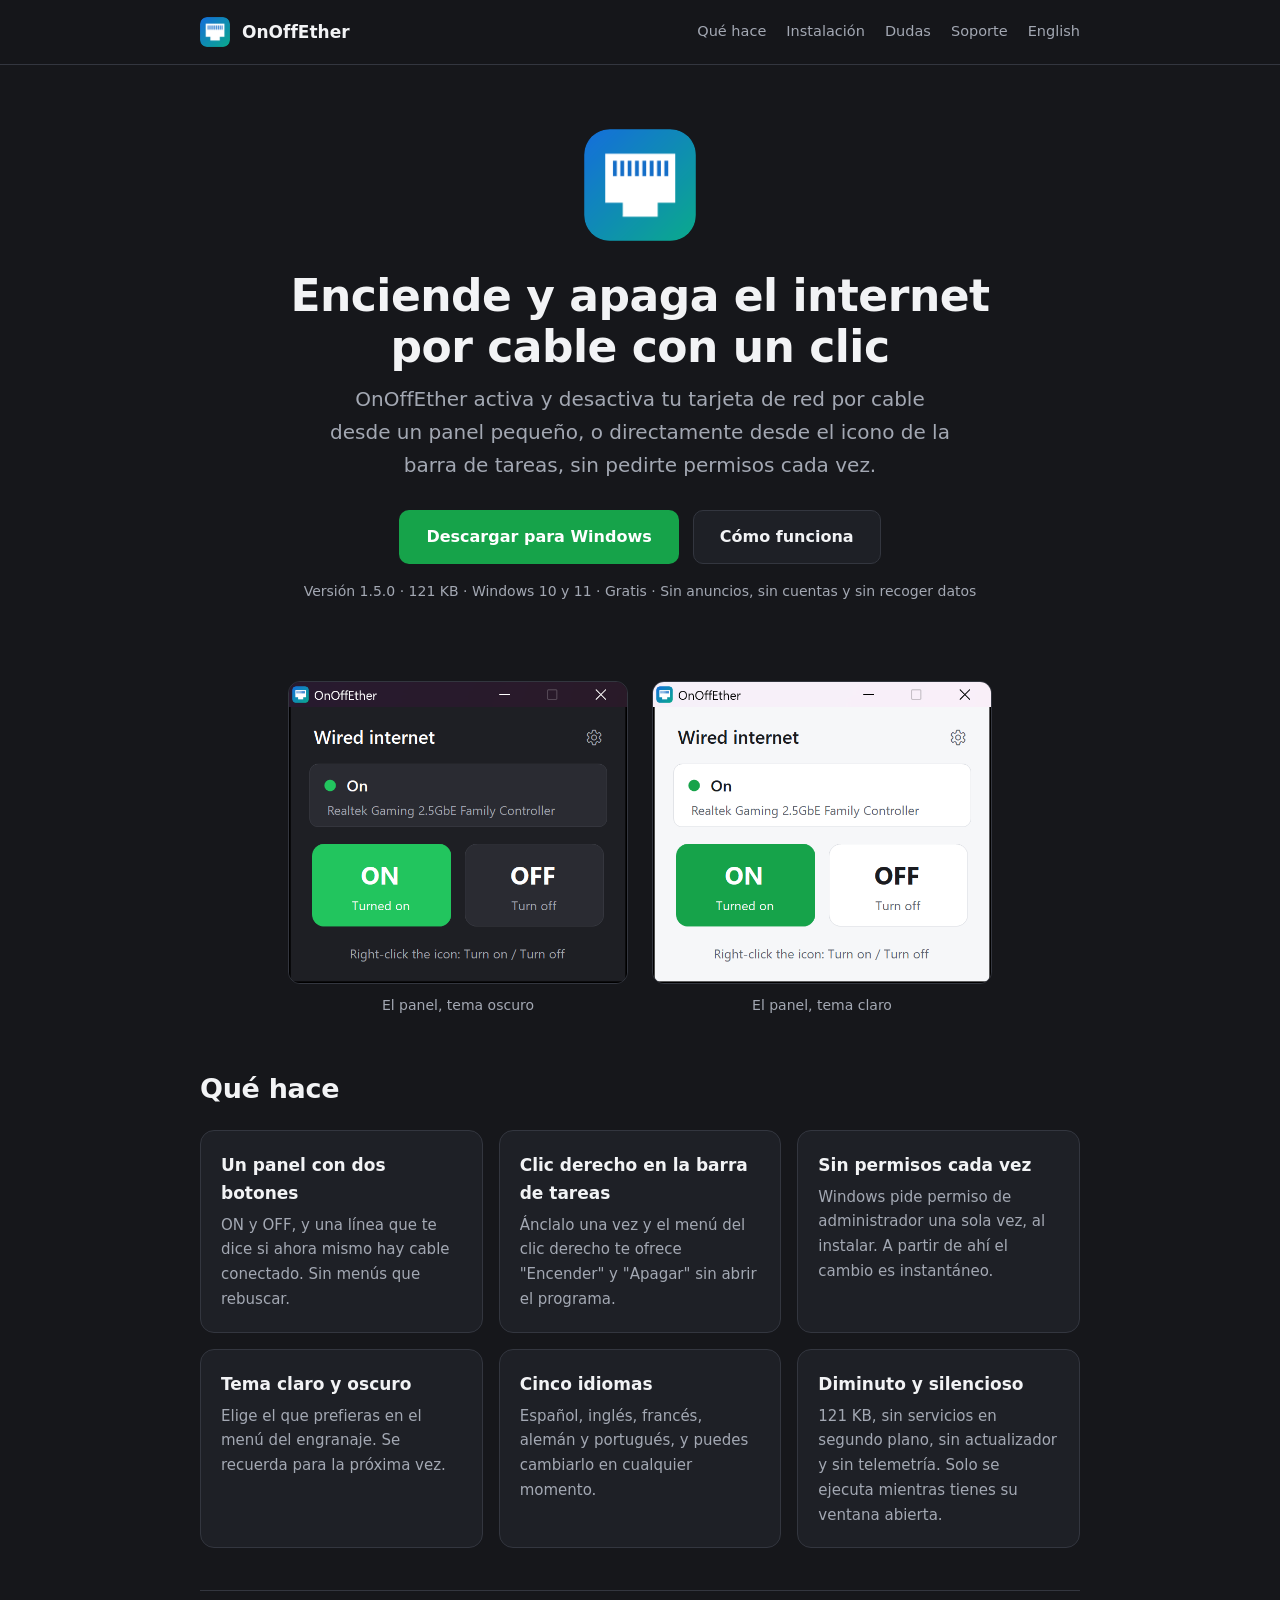
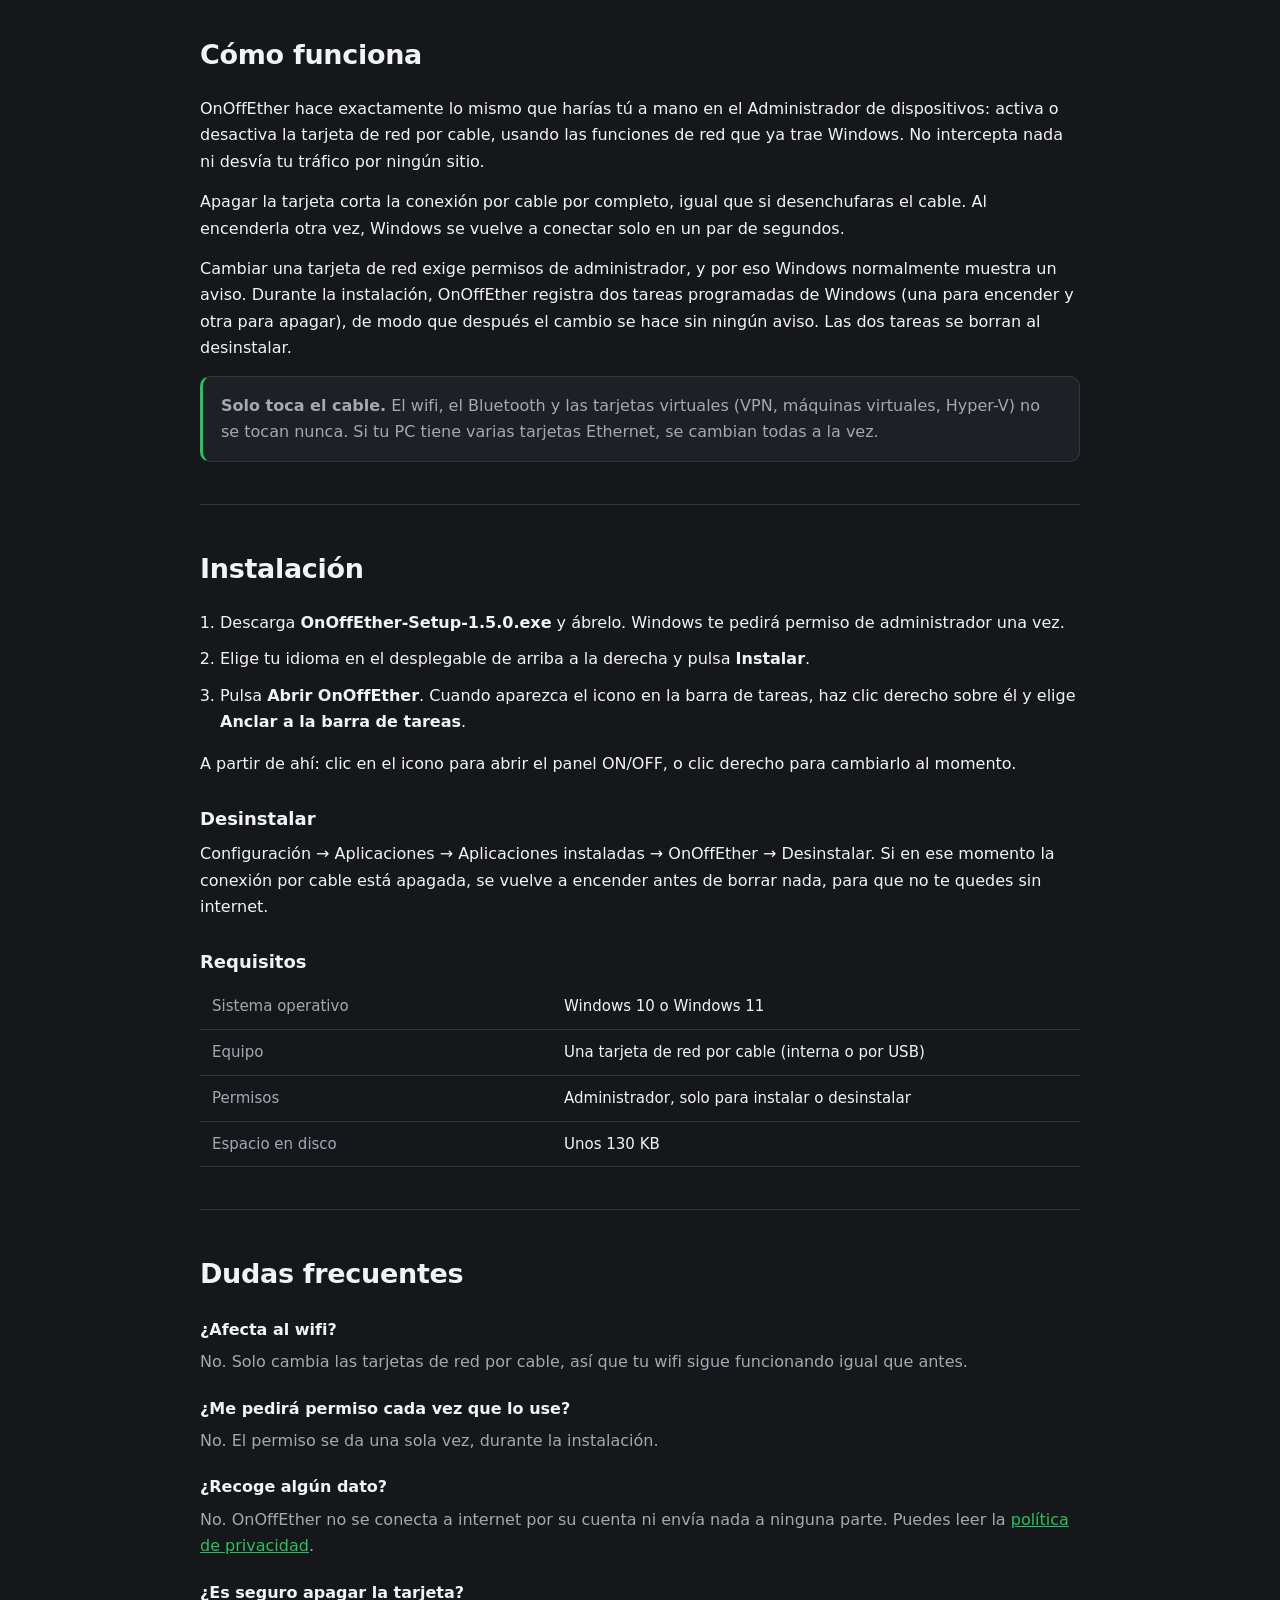
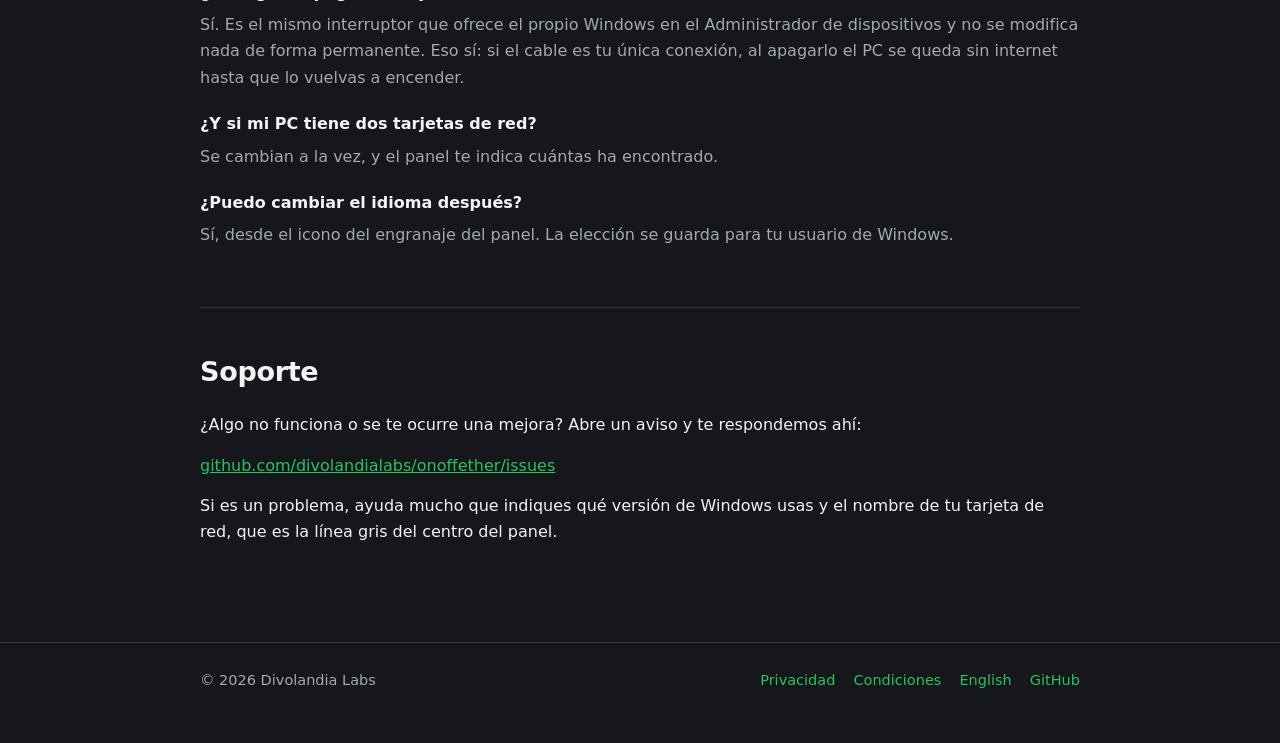
==== es/index.html @ 7fc0b0c0 "Sitio web y documentacion de OnOffEther 1.5.0" ====
<!DOCTYPE html>
<html lang="es">
<head>
<meta charset="utf-8">
<meta name="viewport" content="width=device-width, initial-scale=1">
<title>OnOffEther — Enciende y apaga el internet por cable con un clic</title>
<meta name="description" content="OnOffEther es un programa diminuto para Windows que enciende y apaga la conexión por cable desde un panel con botones ON y OFF, o desde el propio icono de la barra de tareas.">
<link rel="icon" href="../favicon.ico">
<link rel="stylesheet" href="../style.css">
</head>
<body>

<header class="site">
  <div class="wrap">
    <img src="../img/icon.png" alt="">
    <span class="name">OnOffEther</span>
    <nav>
      <a href="#features">Qué hace</a>
      <a href="#install">Instalación</a>
      <a href="#faq">Dudas</a>
      <a href="#support">Soporte</a>
      <a href="../">English</a>
    </nav>
  </div>
</header>

<main class="wrap">

  <div class="hero">
    <img class="icon" src="../img/icon.png" alt="Icono de OnOffEther">
    <h1>Enciende y apaga el internet<br>por cable con un clic</h1>
    <p class="tagline">OnOffEther activa y desactiva tu tarjeta de red por cable desde un panel pequeño, o directamente desde el icono de la barra de tareas, sin pedirte permisos cada vez.</p>
    <div class="actions">
      <a class="btn btn-primary" href="https://github.com/divolandialabs/onoffether/releases/latest">Descargar para Windows</a>
      <a class="btn btn-ghost" href="#how">Cómo funciona</a>
    </div>
    <p class="meta">Versión 1.5.0 · 121 KB · Windows 10 y 11 · Gratis · Sin anuncios, sin cuentas y sin recoger datos</p>
  </div>

  <div class="shots">
    <figure>
      <img src="../img/panel-dark.png" alt="El panel de OnOffEther en tema oscuro indicando que la conexión por cable está encendida">
      <figcaption>El panel, tema oscuro</figcaption>
    </figure>
    <figure>
      <img src="../img/panel-light.png" alt="El panel de OnOffEther en tema claro">
      <figcaption>El panel, tema claro</figcaption>
    </figure>
  </div>

  <section id="features">
    <h2>Qué hace</h2>
    <div class="cards">
      <div class="card">
        <h3>Un panel con dos botones</h3>
        <p>ON y OFF, y una línea que te dice si ahora mismo hay cable conectado. Sin menús que rebuscar.</p>
      </div>
      <div class="card">
        <h3>Clic derecho en la barra de tareas</h3>
        <p>Ánclalo una vez y el menú del clic derecho te ofrece "Encender" y "Apagar" sin abrir el programa.</p>
      </div>
      <div class="card">
        <h3>Sin permisos cada vez</h3>
        <p>Windows pide permiso de administrador una sola vez, al instalar. A partir de ahí el cambio es instantáneo.</p>
      </div>
      <div class="card">
        <h3>Tema claro y oscuro</h3>
        <p>Elige el que prefieras en el menú del engranaje. Se recuerda para la próxima vez.</p>
      </div>
      <div class="card">
        <h3>Cinco idiomas</h3>
        <p>Español, inglés, francés, alemán y portugués, y puedes cambiarlo en cualquier momento.</p>
      </div>
      <div class="card">
        <h3>Diminuto y silencioso</h3>
        <p>121 KB, sin servicios en segundo plano, sin actualizador y sin telemetría. Solo se ejecuta mientras tienes su ventana abierta.</p>
      </div>
    </div>
  </section>

  <section id="how">
    <h2>Cómo funciona</h2>
    <p>OnOffEther hace exactamente lo mismo que harías tú a mano en el Administrador de dispositivos: activa o desactiva la tarjeta de red por cable, usando las funciones de red que ya trae Windows. No intercepta nada ni desvía tu tráfico por ningún sitio.</p>
    <p>Apagar la tarjeta corta la conexión por cable por completo, igual que si desenchufaras el cable. Al encenderla otra vez, Windows se vuelve a conectar solo en un par de segundos.</p>
    <p>Cambiar una tarjeta de red exige permisos de administrador, y por eso Windows normalmente muestra un aviso. Durante la instalación, OnOffEther registra dos tareas programadas de Windows (una para encender y otra para apagar), de modo que después el cambio se hace sin ningún aviso. Las dos tareas se borran al desinstalar.</p>
    <div class="note">
      <strong>Solo toca el cable.</strong> El wifi, el Bluetooth y las tarjetas virtuales (VPN, máquinas virtuales, Hyper-V) no se tocan nunca. Si tu PC tiene varias tarjetas Ethernet, se cambian todas a la vez.
    </div>
  </section>

  <section id="install">
    <h2>Instalación</h2>
    <ol class="steps">
      <li>Descarga <strong>OnOffEther-Setup-1.5.0.exe</strong> y ábrelo. Windows te pedirá permiso de administrador una vez.</li>
      <li>Elige tu idioma en el desplegable de arriba a la derecha y pulsa <strong>Instalar</strong>.</li>
      <li>Pulsa <strong>Abrir OnOffEther</strong>. Cuando aparezca el icono en la barra de tareas, haz clic derecho sobre él y elige <strong>Anclar a la barra de tareas</strong>.</li>
    </ol>
    <p>A partir de ahí: clic en el icono para abrir el panel ON/OFF, o clic derecho para cambiarlo al momento.</p>

    <h3>Desinstalar</h3>
    <p>Configuración → Aplicaciones → Aplicaciones instaladas → OnOffEther → Desinstalar. Si en ese momento la conexión por cable está apagada, se vuelve a encender antes de borrar nada, para que no te quedes sin internet.</p>

    <h3>Requisitos</h3>
    <table class="spec">
      <tr><th>Sistema operativo</th><td>Windows 10 o Windows 11</td></tr>
      <tr><th>Equipo</th><td>Una tarjeta de red por cable (interna o por USB)</td></tr>
      <tr><th>Permisos</th><td>Administrador, solo para instalar o desinstalar</td></tr>
      <tr><th>Espacio en disco</th><td>Unos 130 KB</td></tr>
    </table>
  </section>

  <section id="faq">
    <h2>Dudas frecuentes</h2>
    <dl class="faq">
      <dt>¿Afecta al wifi?</dt>
      <dd>No. Solo cambia las tarjetas de red por cable, así que tu wifi sigue funcionando igual que antes.</dd>

      <dt>¿Me pedirá permiso cada vez que lo use?</dt>
      <dd>No. El permiso se da una sola vez, durante la instalación.</dd>

      <dt>¿Recoge algún dato?</dt>
      <dd>No. OnOffEther no se conecta a internet por su cuenta ni envía nada a ninguna parte. Puedes leer la <a href="privacy.html">política de privacidad</a>.</dd>

      <dt>¿Es seguro apagar la tarjeta?</dt>
      <dd>Sí. Es el mismo interruptor que ofrece el propio Windows en el Administrador de dispositivos y no se modifica nada de forma permanente. Eso sí: si el cable es tu única conexión, al apagarlo el PC se queda sin internet hasta que lo vuelvas a encender.</dd>

      <dt>¿Y si mi PC tiene dos tarjetas de red?</dt>
      <dd>Se cambian a la vez, y el panel te indica cuántas ha encontrado.</dd>

      <dt>¿Puedo cambiar el idioma después?</dt>
      <dd>Sí, desde el icono del engranaje del panel. La elección se guarda para tu usuario de Windows.</dd>
    </dl>
  </section>

  <section id="support">
    <h2>Soporte</h2>
    <p>¿Algo no funciona o se te ocurre una mejora? Abre un aviso y te respondemos ahí:</p>
    <p><a href="https://github.com/divolandialabs/onoffether/issues">github.com/divolandialabs/onoffether/issues</a></p>
    <p>Si es un problema, ayuda mucho que indiques qué versión de Windows usas y el nombre de tu tarjeta de red, que es la línea gris del centro del panel.</p>
  </section>

</main>

<footer class="site">
  <div class="wrap">
    <span>© 2026 Divolandia Labs</span>
    <nav>
      <a href="privacy.html">Privacidad</a>
      <a href="terms.html">Condiciones</a>
      <a href="../">English</a>
      <a href="https://github.com/divolandialabs/onoffether">GitHub</a>
    </nav>
  </div>
</footer>

</body>
</html>
---- style.css ----
:root {
  --bg: #16171b;
  --surface: #1e2026;
  --surface-2: #262930;
  --border: #33363f;
  --text: #f2f3f5;
  --muted: #a3a8b3;
  --green: #22c55e;
  --green-dark: #16a34a;
  --red: #ef4444;
  --radius: 14px;
  --max: 920px;
}

* { box-sizing: border-box; }

html { scroll-behavior: smooth; }

body {
  margin: 0;
  background: var(--bg);
  color: var(--text);
  font: 16px/1.65 "Segoe UI", system-ui, -apple-system, "Helvetica Neue", Arial, sans-serif;
  -webkit-font-smoothing: antialiased;
}

a { color: var(--green); }
a:hover { color: #4ade80; }

.wrap { max-width: var(--max); margin: 0 auto; padding: 0 20px; }

header.site {
  border-bottom: 1px solid var(--border);
  background: rgba(22, 23, 27, .9);
  backdrop-filter: blur(8px);
  position: sticky;
  top: 0;
  z-index: 10;
}
header.site .wrap {
  display: flex;
  align-items: center;
  gap: 12px;
  height: 64px;
}
header.site img { width: 30px; height: 30px; border-radius: 7px; }
header.site .name { font-weight: 600; font-size: 17px; }
header.site nav { margin-left: auto; display: flex; gap: 20px; flex-wrap: wrap; }
header.site nav a { color: var(--muted); text-decoration: none; font-size: 14.5px; }
header.site nav a:hover { color: var(--text); }

.hero { padding: 64px 0 40px; text-align: center; }
.hero img.icon { width: 112px; height: 112px; border-radius: 26px; }
.hero h1 { font-size: 44px; line-height: 1.15; margin: 22px 0 10px; letter-spacing: -.5px; }
.hero p.tagline { font-size: 20px; color: var(--muted); margin: 0 auto 28px; max-width: 620px; }

.actions { display: flex; gap: 14px; justify-content: center; flex-wrap: wrap; }
.btn {
  display: inline-block;
  padding: 13px 26px;
  border-radius: 10px;
  text-decoration: none;
  font-weight: 600;
  border: 1px solid transparent;
}
.btn-primary { background: var(--green-dark); color: #fff; }
.btn-primary:hover { background: var(--green); color: #fff; }
.btn-ghost { border-color: var(--border); color: var(--text); background: var(--surface); }
.btn-ghost:hover { background: var(--surface-2); color: var(--text); }

.meta { color: var(--muted); font-size: 14px; margin-top: 16px; }

.shots {
  display: flex;
  gap: 24px;
  justify-content: center;
  flex-wrap: wrap;
  padding: 24px 0 8px;
}
.shots figure { margin: 0; max-width: 340px; }
.shots img {
  width: 100%;
  border-radius: 12px;
  border: 1px solid var(--border);
  display: block;
}
.shots figcaption { color: var(--muted); font-size: 14px; margin-top: 10px; text-align: center; }

section { padding: 42px 0; border-top: 1px solid var(--border); }
section:first-of-type { border-top: none; }
h2 { font-size: 27px; margin: 0 0 18px; letter-spacing: -.3px; }
h3 { font-size: 18px; margin: 26px 0 8px; }
p { margin: 0 0 14px; }

.cards { display: grid; grid-template-columns: repeat(auto-fit, minmax(250px, 1fr)); gap: 16px; }
.card {
  background: var(--surface);
  border: 1px solid var(--border);
  border-radius: var(--radius);
  padding: 20px;
}
.card h3 { margin: 0 0 6px; font-size: 17px; }
.card p { margin: 0; color: var(--muted); font-size: 15px; }

ol.steps { padding-left: 20px; }
ol.steps li { margin-bottom: 10px; }

dl.faq dt { font-weight: 600; margin-top: 20px; }
dl.faq dd { margin: 6px 0 0; color: var(--muted); }

table.spec { width: 100%; border-collapse: collapse; font-size: 15px; }
table.spec th, table.spec td { text-align: left; padding: 10px 12px; border-bottom: 1px solid var(--border); vertical-align: top; }
table.spec th { color: var(--muted); font-weight: 500; width: 40%; }

.note {
  background: var(--surface);
  border: 1px solid var(--border);
  border-left: 3px solid var(--green);
  border-radius: 10px;
  padding: 16px 18px;
  color: var(--muted);
}
.note.warn { border-left-color: #f59e0b; }

.legal { padding: 40px 0 10px; }
.legal h1 { font-size: 32px; margin-bottom: 6px; }
.legal .updated { color: var(--muted); font-size: 14px; margin-bottom: 26px; }
.legal h2 { font-size: 20px; margin-top: 30px; }
.legal p, .legal li { color: #d7dae0; }

footer.site {
  border-top: 1px solid var(--border);
  margin-top: 40px;
  padding: 26px 0 50px;
  color: var(--muted);
  font-size: 14.5px;
}
footer.site .wrap { display: flex; gap: 18px; flex-wrap: wrap; align-items: center; }
footer.site nav { margin-left: auto; display: flex; gap: 18px; flex-wrap: wrap; }
footer.site a { text-decoration: none; }

@media (max-width: 620px) {
  .hero { padding: 44px 0 30px; }
  .hero h1 { font-size: 34px; }
  .hero p.tagline { font-size: 18px; }
  header.site nav { display: none; }
}
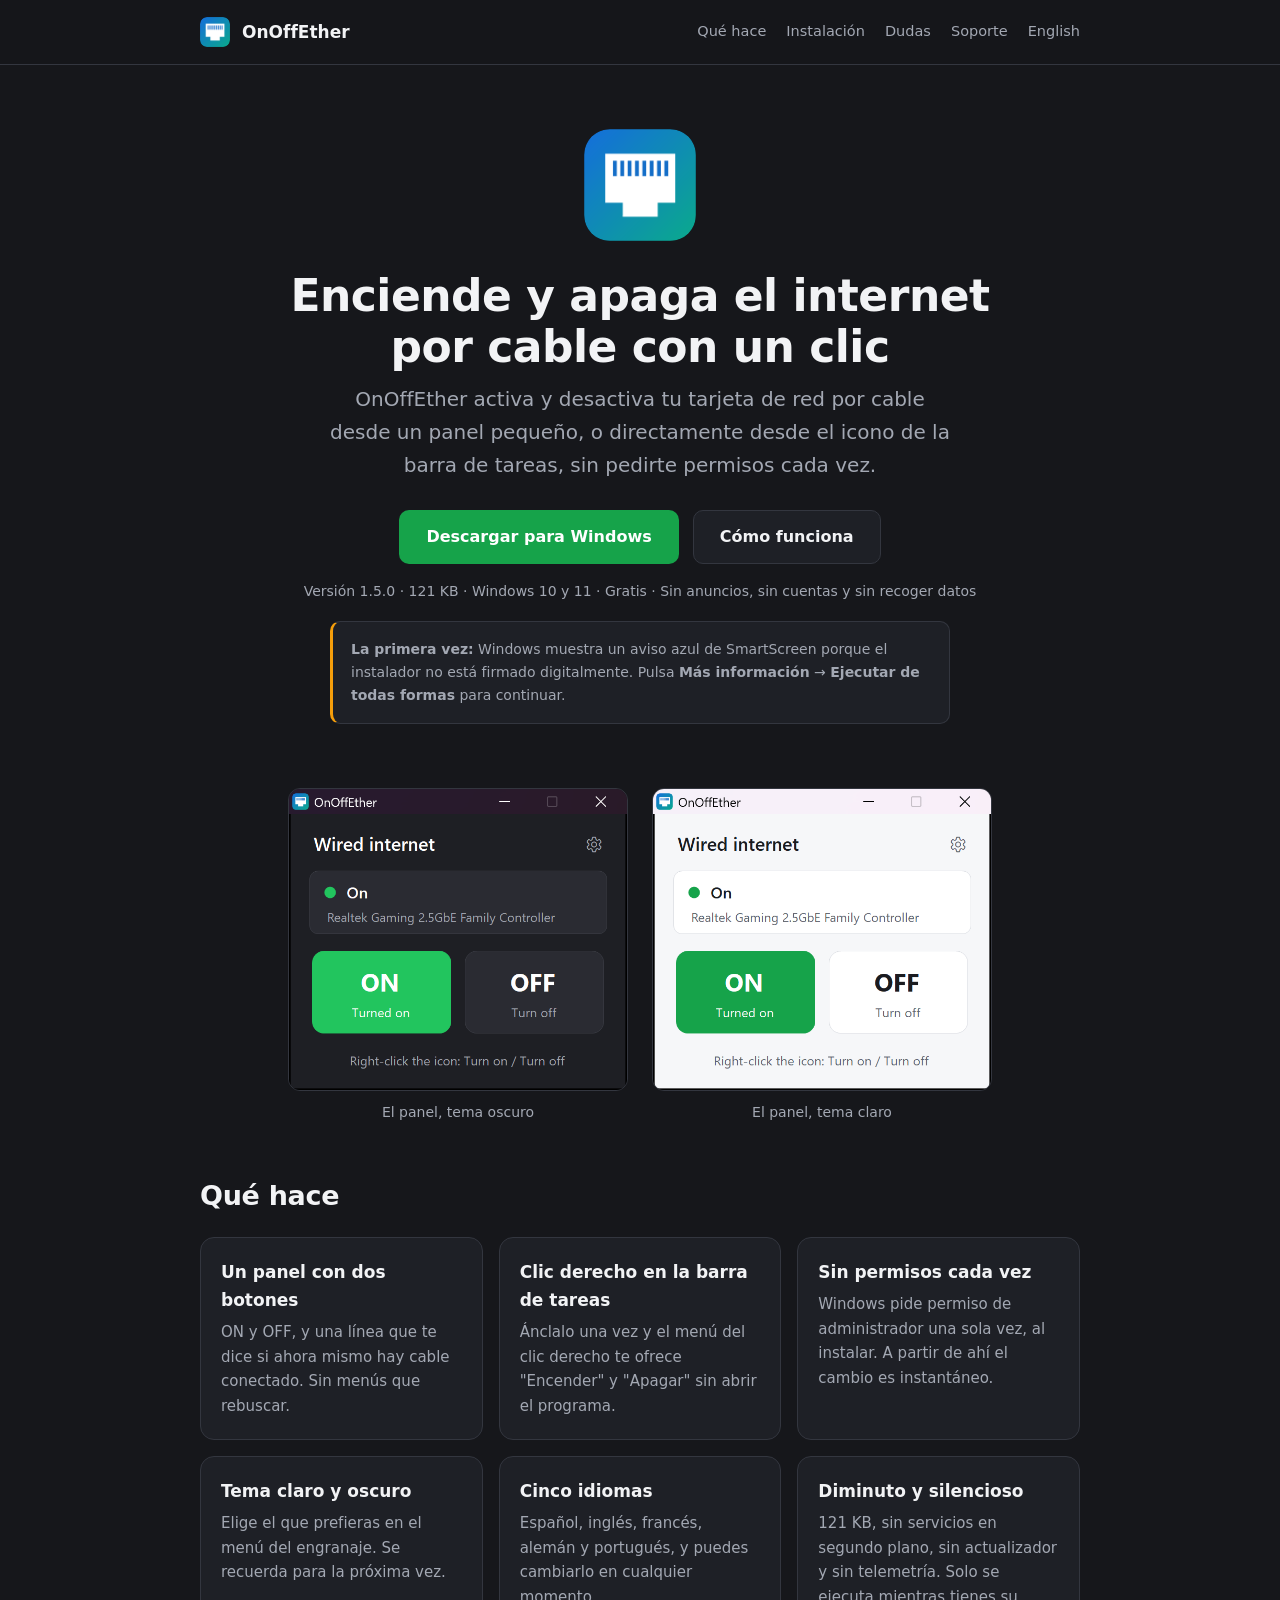
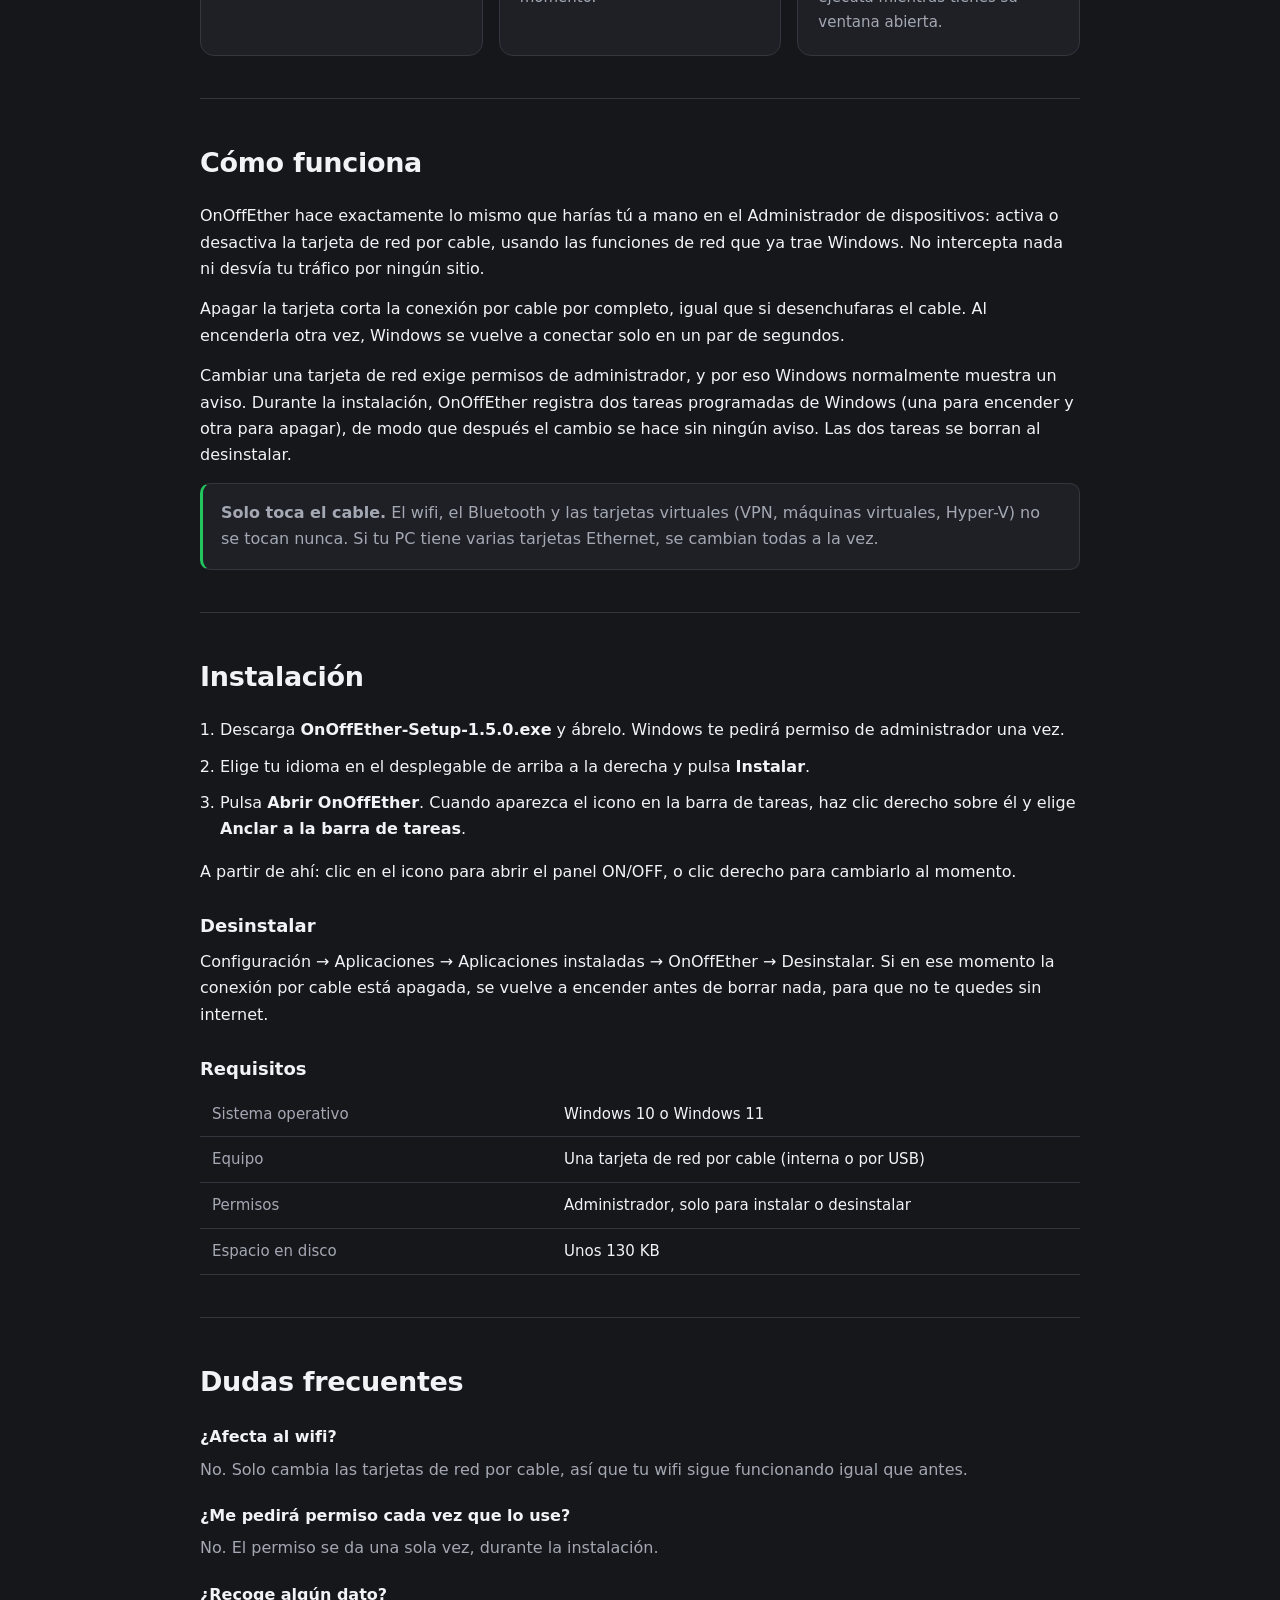
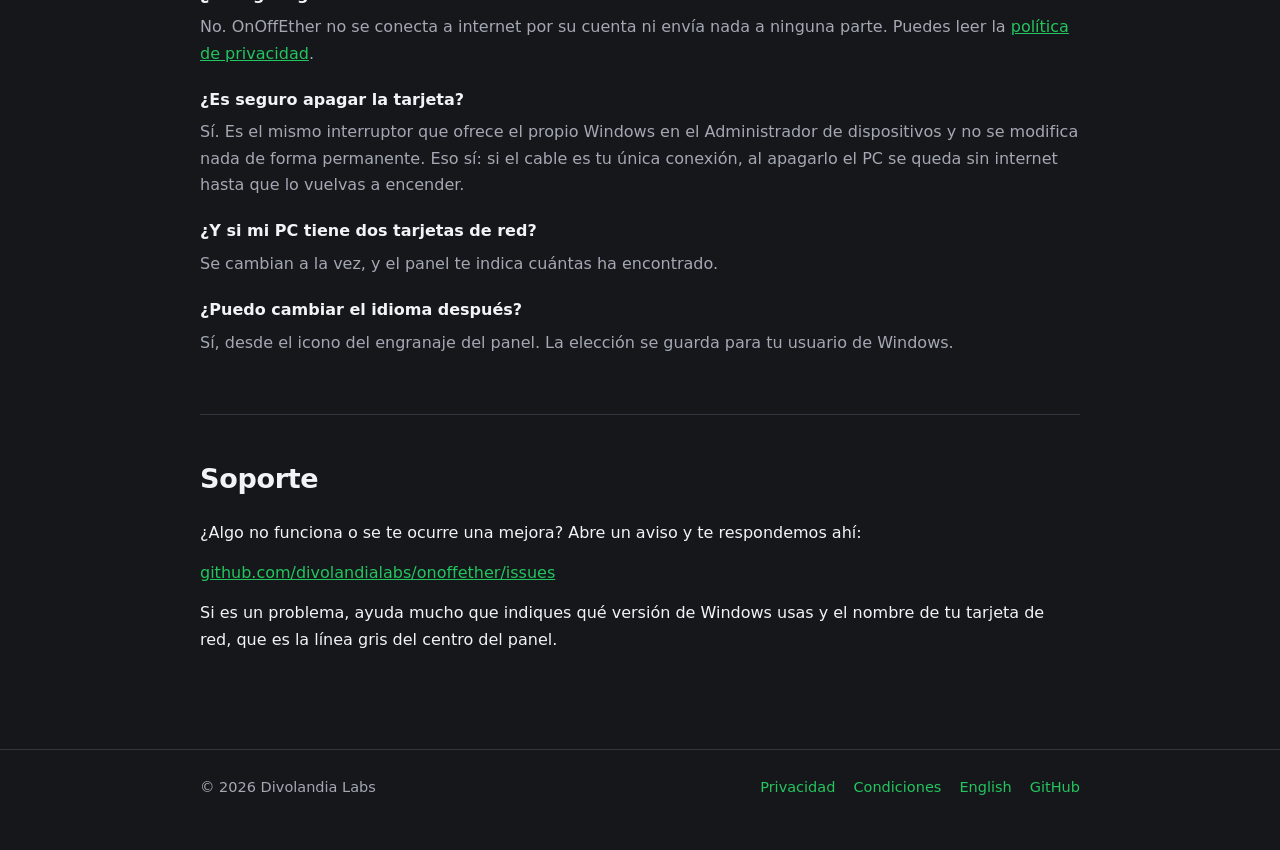
==== commit d69cd3ff: "Aviso de SmartScreen en la web y datos de empresa en el instalador El instalador 1.5.0 se recompila " ====
--- a/es/index.html
+++ b/es/index.html
@@ -35,6 +35,7 @@
       <a class="btn btn-ghost" href="#how">Cómo funciona</a>
     </div>
     <p class="meta">Versión 1.5.0 · 121 KB · Windows 10 y 11 · Gratis · Sin anuncios, sin cuentas y sin recoger datos</p>
+    <div class="note warn hero-note"><strong>La primera vez:</strong> Windows muestra un aviso azul de SmartScreen porque el instalador no está firmado digitalmente. Pulsa <strong>Más información</strong> → <strong>Ejecutar de todas formas</strong> para continuar.</div>
   </div>
 
   <div class="shots">
--- a/style.css
+++ b/style.css
@@ -69,6 +69,8 @@
 .btn-ghost:hover { background: var(--surface-2); color: var(--text); }
 
 .meta { color: var(--muted); font-size: 14px; margin-top: 16px; }
+
+.hero-note { max-width: 620px; margin: 18px auto 0; text-align: left; font-size: 14px; }
 
 .shots {
   display: flex;
